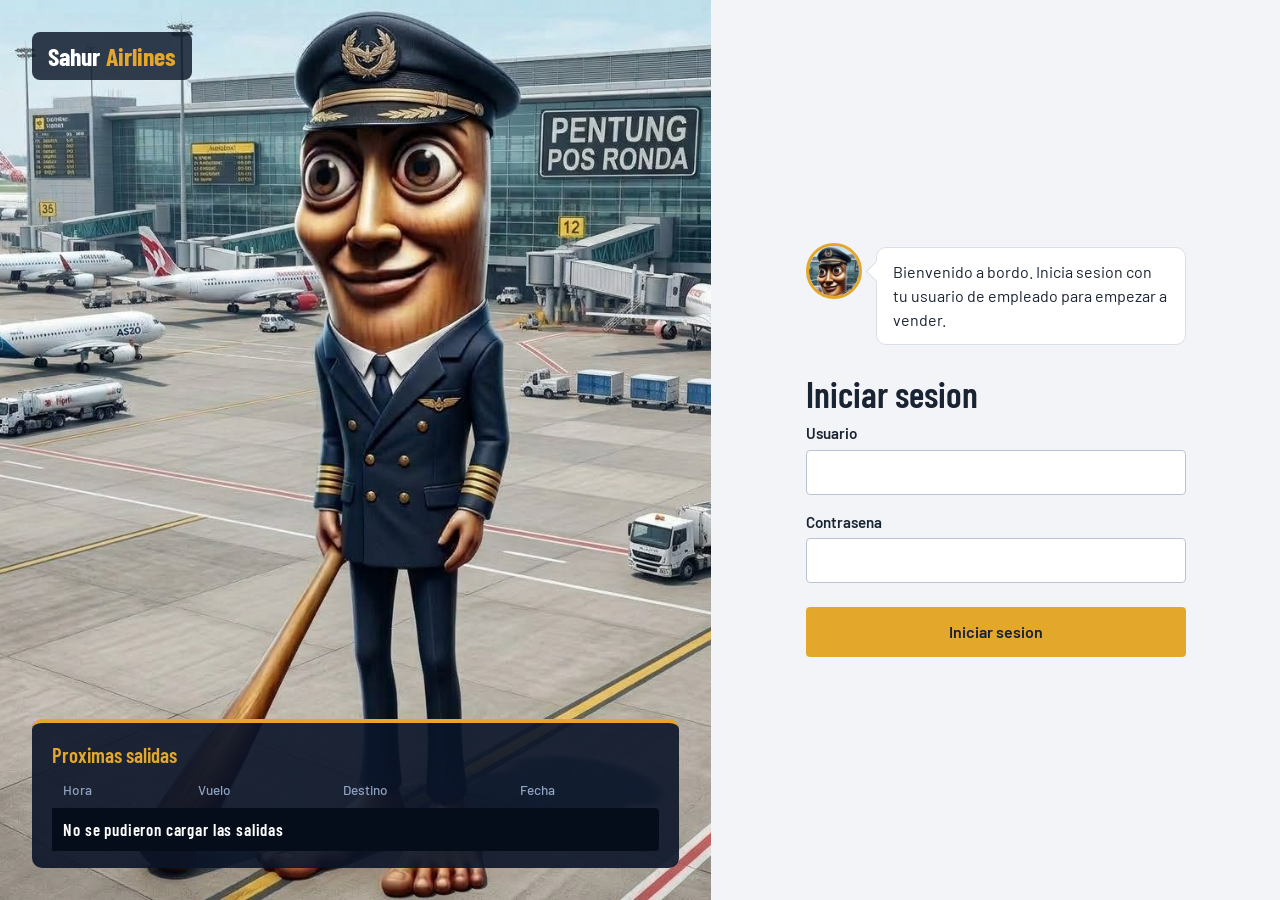
==== frontend/index.html @ bc2a92f2 "Initial commit" ====
<!DOCTYPE html>
<html lang="es">
<head>
    <meta charset="UTF-8">
    <meta name="viewport" content="width=device-width, initial-scale=1">
    <title>Iniciar sesion - Sahur Airlines</title>
    <link rel="preconnect" href="https://fonts.googleapis.com">
    <link href="https://fonts.googleapis.com/css2?family=Barlow:wght@400;500;600&family=Barlow+Condensed:wght@500;600;700&display=swap" rel="stylesheet">
    <link rel="stylesheet" href="css/estilos.css">
</head>
<body>

<main class="login">

    <!-- Foto del capitan con el tablero de salidas reales encima -->
    <section class="foto-capitan" aria-label="Proximas salidas">
        <div class="marca">Sahur <span>Airlines</span></div>

        <div class="tablero">
            <h2>Proximas salidas</h2>
            <table class="salidas">
                <thead>
                    <tr><th>Hora</th><th>Vuelo</th><th>Destino</th><th>Fecha</th></tr>
                </thead>
                <tbody id="filas-salidas">
                    <tr><td colspan="4">Cargando...</td></tr>
                </tbody>
            </table>
        </div>
    </section>

    <!-- Formulario de acceso -->
    <section class="acceso">
        <form id="form-login">
            <div class="capitan">
                <img src="img/capitan-cara.jpg" alt="Capitan Sahur">
                <p class="globo">Bienvenido a bordo. Inicia sesion con tu usuario de empleado para empezar a vender.</p>
            </div>

            <h1>Iniciar sesion</h1>

            <div class="campo">
                <label for="usuario">Usuario</label>
                <input id="usuario" autocomplete="username" required>
            </div>
            <div class="campo">
                <label for="password">Contrasena</label>
                <input id="password" type="password" autocomplete="current-password" required>
            </div>

            <p id="error-login" class="ayuda texto-error" role="alert"></p>

            <button class="boton boton-principal" type="submit" id="boton-entrar">Iniciar sesion</button>
        </form>
    </section>

</main>

<script src="js/api.js"></script>
<script>
    // Si ya hay sesion, entrar directo
    if (obtenerSesion()) {
        window.location.href = "inicio.html";
    }

    // ---------- Tablero de salidas ----------
    async function cargarSalidas() {
        const cuerpo = document.getElementById("filas-salidas");
        try {
            const [vuelos, aeropuertos] = await Promise.all([
                api("vuelos", "/vuelos/disponibles"),
                api("vuelos", "/aeropuertos")
            ]);
            const ciudad = {};
            aeropuertos.forEach(a => ciudad[a.codigoIata] = a.ciudad || a.codigoIata);

            vuelos.sort((a, b) => a.fechaSalida.localeCompare(b.fechaSalida));

            if (vuelos.length === 0) {
                cuerpo.innerHTML = `<tr><td colspan="4">No hay vuelos a la venta</td></tr>`;
                return;
            }
            cuerpo.innerHTML = vuelos.slice(0, 5).map(v => `
                <tr>
                    <td>${soloHora(v.fechaSalida)}</td>
                    <td>${codigoVuelo(v.idVuelo)}</td>
                    <td>${escapar(ciudad[v.ruta.aeropuertoDestino] || v.ruta.aeropuertoDestino)}</td>
                    <td>${soloFecha(v.fechaSalida)}</td>
                </tr>`).join("");
        } catch (e) {
            cuerpo.innerHTML = `<tr><td colspan="4">No se pudieron cargar las salidas</td></tr>`;
        }
    }

    // ---------- Login ----------
    document.getElementById("form-login").addEventListener("submit", async (evento) => {
        evento.preventDefault();
        const error = document.getElementById("error-login");
        const boton = document.getElementById("boton-entrar");
        error.textContent = "";
        boton.disabled = true;
        boton.textContent = "Entrando...";
        try {
            const datos = await api("empleados", "/empleados/login", "POST", {
                usuario: document.getElementById("usuario").value.trim(),
                password: document.getElementById("password").value
            });
            guardarSesion(datos);
            window.location.href = "inicio.html";
        } catch (e) {
            error.textContent = e.message;
            boton.disabled = false;
            boton.textContent = "Iniciar sesion";
        }
    });

    cargarSalidas();
</script>
</body>
</html>
---- frontend/css/estilos.css ----
/* ============================================================
   Sahur Airlines - estilos de todas las pantallas
   La paleta sale del uniforme del Capitan Sahur:
   azul marino del saco y dorado de sus insignias.
   Tipografia tipo senalizacion de aeropuerto (Barlow).
   ============================================================ */

:root {
    --marino: #13213A;        /* saco del capitan: menu y tablero */
    --marino-claro: #213659;
    --marino-hondo: #0A1528;
    --dorado: #E3A82B;        /* insignias: acento unico */
    --dorado-oscuro: #B98312;
    --madera: #8A5A2B;        /* el capitan es de madera: detalles pequenos */
    --fondo: #F2F4F7;
    --papel: #FFFFFF;
    --tinta: #1A2333;
    --gris: #5A6A80;
    --linea: #D8DFE9;
    --ok: #2E8B57;
    --error: #C0412C;

    --letra: "Barlow", "Segoe UI", Arial, sans-serif;
    --letra-titulo: "Barlow Condensed", "Arial Narrow", Arial, sans-serif;
}

* { box-sizing: border-box; }

html, body { margin: 0; }

body {
    font-family: var(--letra);
    font-size: 16px;
    line-height: 1.5;
    color: var(--tinta);
    background: var(--fondo);
}

h1, h2, h3 {
    font-family: var(--letra-titulo);
    font-weight: 600;
    line-height: 1.15;
    margin: 0 0 .5rem;
}
h1 { font-size: 2.25rem; }
h2 { font-size: 1.5rem; }
h3 { font-size: 1.2rem; }

p { margin: 0 0 1rem; max-width: 70ch; }

a { color: var(--marino-claro); }

img { max-width: 100%; }

/* Lo que tiene el atributo hidden siempre se oculta (aunque tenga una clase como .boton) */
[hidden] { display: none !important; }

:focus-visible {
    outline: 3px solid var(--dorado);
    outline-offset: 2px;
}

/* ============================================================
   El capitan habla: cara redonda + globo de texto
   ============================================================ */

.capitan {
    display: flex;
    align-items: flex-start;
    gap: .9rem;
}

.capitan img {
    width: 56px;
    height: 56px;
    border-radius: 50%;
    border: 3px solid var(--dorado);
    flex-shrink: 0;
    object-fit: cover;
    background: var(--marino);
}

.globo {
    position: relative;
    background: var(--papel);
    border: 1px solid var(--linea);
    border-radius: 10px;
    padding: .75rem 1rem;
    margin: .25rem 0 0;
    max-width: 60ch;
}
/* Colita del globo apuntando al capitan */
.globo::before {
    content: "";
    position: absolute;
    left: -8px;
    top: 16px;
    width: 14px;
    height: 14px;
    background: var(--papel);
    border-left: 1px solid var(--linea);
    border-bottom: 1px solid var(--linea);
    transform: rotate(45deg);
}

/* Version pequena para listas vacias */
.vacio .capitan { justify-content: center; text-align: left; }
.vacio .capitan img { width: 44px; height: 44px; border-width: 2px; }
.vacio .globo { background: var(--fondo); }
.vacio .globo::before { background: var(--fondo); }

/* ============================================================
   Estructura: menu lateral + contenido
   ============================================================ */

.app {
    display: grid;
    grid-template-columns: 240px minmax(0, 1fr);
    min-height: 100vh;
}

.menu {
    background: var(--marino);
    color: #fff;
    display: flex;
    flex-direction: column;
    padding: 1.5rem 0;
    position: sticky;
    top: 0;
    height: 100vh;
}

.marca {
    display: flex;
    align-items: center;
    gap: .7rem;
    font-family: var(--letra-titulo);
    font-size: 1.5rem;
    font-weight: 700;
    line-height: 1;
    padding: 0 1.25rem 1.5rem;
}
.marca img {
    width: 44px;
    height: 44px;
    border-radius: 50%;
    border: 2px solid var(--dorado);
}
.marca span { color: var(--dorado); display: block; }

.menu nav { display: flex; flex-direction: column; }

.menu nav a {
    color: #C7D1E2;
    text-decoration: none;
    padding: .7rem 1.5rem;
    border-left: 4px solid transparent;
}
.menu nav a:hover { color: #fff; background: var(--marino-claro); }
.menu nav a.activa {
    color: #fff;
    border-left-color: var(--dorado);
    background: var(--marino-claro);
}

.usuario {
    margin-top: auto;
    padding: 1rem 1.5rem 0;
    border-top: 1px solid var(--marino-claro);
    font-size: .9rem;
    color: #C7D1E2;
}
.usuario strong { display: block; color: #fff; font-size: 1rem; }
.usuario button {
    margin-top: .6rem;
    background: none;
    border: 1px solid #4A6285;
    color: #fff;
    padding: .35rem .8rem;
    border-radius: 4px;
    cursor: pointer;
    font: inherit;
}
.usuario button:hover { border-color: var(--dorado); }

.contenido {
    padding: 2rem 2.5rem 3rem;
    max-width: 1200px;
    width: 100%;
    min-width: 0;
}

.encabezado {
    display: flex;
    align-items: flex-end;
    justify-content: space-between;
    gap: 1rem;
    margin-bottom: 1.5rem;
    flex-wrap: wrap;
}
.encabezado p { color: var(--gris); margin: 0; }

/* Resumen del capitan arriba de la pagina de inicio */
.informe { margin-bottom: 1.75rem; }
.informe .globo { font-size: 1.05rem; }

/* ---------- Paneles ---------- */

.panel {
    background: var(--papel);
    border: 1px solid var(--linea);
    border-radius: 6px;
    padding: 1.5rem;
    margin-bottom: 1.5rem;
}

.dos-columnas {
    display: grid;
    grid-template-columns: minmax(0, 1fr) 340px;
    gap: 1.5rem;
    align-items: start;
}

/* ---------- Formularios ---------- */

.campo { margin-bottom: 1rem; }

.campo label {
    display: block;
    font-weight: 600;
    font-size: .95rem;
    margin-bottom: .3rem;
}

.campo input, .campo select {
    width: 100%;
    font: inherit;
    padding: .6rem .7rem;
    border: 1px solid #B8C3D3;
    border-radius: 4px;
    background: #fff;
    color: var(--tinta);
}
.campo input:focus, .campo select:focus {
    outline: none;
    border-color: var(--marino-claro);
    box-shadow: 0 0 0 3px rgba(227, 168, 43, .45);
}

.ayuda { font-size: .85rem; color: var(--gris); margin-top: .25rem; }
.texto-error { color: var(--error); }

.fila { display: grid; grid-template-columns: 1fr 1fr; gap: 0 1rem; }

.acciones { display: flex; gap: .6rem; flex-wrap: wrap; margin-top: .5rem; }

/* ---------- Botones ---------- */

.boton {
    font: inherit;
    font-weight: 600;
    padding: .6rem 1.1rem;
    border-radius: 4px;
    border: 1px solid transparent;
    cursor: pointer;
    text-decoration: none;
    display: inline-block;
}
.boton:disabled { opacity: .55; cursor: not-allowed; }

.boton-principal { background: var(--dorado); color: var(--marino); }
.boton-principal:hover:not(:disabled) { background: var(--dorado-oscuro); color: #fff; }

.boton-secundario { background: #fff; color: var(--marino); border-color: #B8C3D3; }
.boton-secundario:hover:not(:disabled) { border-color: var(--marino); }

.boton-peligro { background: #fff; color: var(--error); border-color: #E3B5AC; }
.boton-peligro:hover:not(:disabled) { background: var(--error); color: #fff; }

.boton-chico { padding: .3rem .7rem; font-size: .9rem; }

/* ---------- Tablas ---------- */

.tabla-contenedor { overflow-x: auto; }

table { width: 100%; border-collapse: collapse; font-size: .95rem; }

th {
    text-align: left;
    font-weight: 600;
    color: var(--gris);
    border-bottom: 2px solid var(--linea);
    padding: .6rem .7rem;
    white-space: nowrap;
}
td {
    border-bottom: 1px solid var(--linea);
    padding: .6rem .7rem;
    vertical-align: middle;
}
tr:hover td { background: #F7F9FC; }
td.acciones-tabla { white-space: nowrap; text-align: right; }

td.vacio { padding: 1.5rem .7rem; }
tr:hover td.vacio { background: transparent; }

.secundario { display: block; color: var(--gris); font-size: .85rem; }

/* ---------- Estados (etiquetas de color) ---------- */

.estado {
    display: inline-block;
    font-size: .8rem;
    font-weight: 600;
    padding: .15rem .55rem;
    border-radius: 999px;
    background: #E8EDF4;
    color: var(--gris);
    white-space: nowrap;
}
.estado-ok { background: #DCEFE3; color: var(--ok); }
.estado-alerta { background: #FBEFD3; color: #855A00; }
.estado-error { background: #F6DFDA; color: var(--error); }

/* ---------- Codigos de vuelo (estilo tablero) ---------- */

.codigo {
    font-family: var(--letra-titulo);
    font-weight: 700;
    font-size: 1.15rem;
    letter-spacing: .04em;
    white-space: nowrap;
}

/* ---------- Mensajes (con la cara del capitan) ---------- */

.mensaje {
    position: fixed;
    right: 1.5rem;
    bottom: 1.5rem;
    max-width: 420px;
    padding: .7rem 1rem .7rem .7rem;
    border-radius: 8px;
    color: #fff;
    background: var(--marino);
    box-shadow: 0 8px 24px rgba(10, 21, 40, .3);
    z-index: 100;
    display: none;
    align-items: center;
    gap: .7rem;
}
.mensaje.visible { display: flex; }
.mensaje.ok { background: var(--ok); }
.mensaje.error { background: var(--error); }
.mensaje img {
    width: 40px;
    height: 40px;
    border-radius: 50%;
    border: 2px solid #fff;
    flex-shrink: 0;
}

/* ============================================================
   Login: foto del capitan en el aeropuerto + tablero de salidas
   ============================================================ */

.login {
    display: grid;
    grid-template-columns: minmax(0, 1.25fr) minmax(0, 1fr);
    min-height: 100vh;
}

.foto-capitan {
    position: relative;
    background: var(--marino) url("../img/capitan-sahur.jpg") center 20% / cover no-repeat;
    display: flex;
    flex-direction: column;
    justify-content: space-between;
    padding: 2rem;
    min-height: 100vh;
}

.foto-capitan .marca {
    align-self: flex-start;
    background: rgba(10, 21, 40, .82);
    color: #fff;
    padding: .7rem 1rem;
    border-radius: 8px;
    font-size: 1.6rem;
    gap: .35rem;
}
.foto-capitan .marca span { display: inline; }

.tablero {
    background: rgba(10, 21, 40, .9);
    color: #fff;
    border-radius: 10px;
    padding: 1.25rem 1.25rem .75rem;
    border-top: 4px solid var(--dorado);
}
.tablero h2 { color: var(--dorado); font-size: 1.3rem; margin-bottom: .5rem; }

.salidas { width: 100%; border-collapse: separate; border-spacing: 0 5px; }
.salidas th {
    color: #8FA3C2;
    border: none;
    font-weight: 500;
    font-size: .85rem;
    padding: 0 .7rem .2rem;
}
.salidas td {
    background: #050D1A;
    border: none;
    padding: .55rem .7rem;
    font-family: var(--letra-titulo);
    font-size: 1.25rem;
    font-weight: 600;
    color: var(--dorado);
    letter-spacing: .05em;
}
.salidas tr:hover td { background: #050D1A; }
.salidas td:first-child { border-radius: 4px 0 0 4px; }
.salidas td:last-child { border-radius: 0 4px 4px 0; color: #fff; font-size: 1.05rem; }

.acceso {
    display: flex;
    align-items: center;
    justify-content: center;
    padding: 2rem;
}
.acceso form { width: 100%; max-width: 380px; }
.acceso .capitan { margin-bottom: 1.75rem; }
.acceso .boton { width: 100%; padding: .75rem; margin-top: .5rem; }

/* ---------- Celular y tablet ---------- */

@media (max-width: 900px) {
    .app { grid-template-columns: 1fr; }
    .menu { position: static; height: auto; padding: 1rem 0; }
    .menu nav { flex-direction: row; flex-wrap: wrap; }
    .menu nav a { border-left: none; border-bottom: 3px solid transparent; padding: .5rem 1rem; }
    .menu nav a.activa { border-bottom-color: var(--dorado); }
    .usuario { margin-top: 1rem; }
    .contenido { padding: 1.5rem 1rem; }
    .dos-columnas { grid-template-columns: 1fr; }
    .login { grid-template-columns: 1fr; }
    .foto-capitan { min-height: 560px; padding: 1rem; }
    .salidas td { font-size: 1.05rem; padding: .5rem .55rem; }
}

@media (max-width: 520px) {
    .fila { grid-template-columns: 1fr; }
    h1 { font-size: 1.9rem; }
}

@media (prefers-reduced-motion: reduce) {
    * { transition: none !important; animation: none !important; }
}
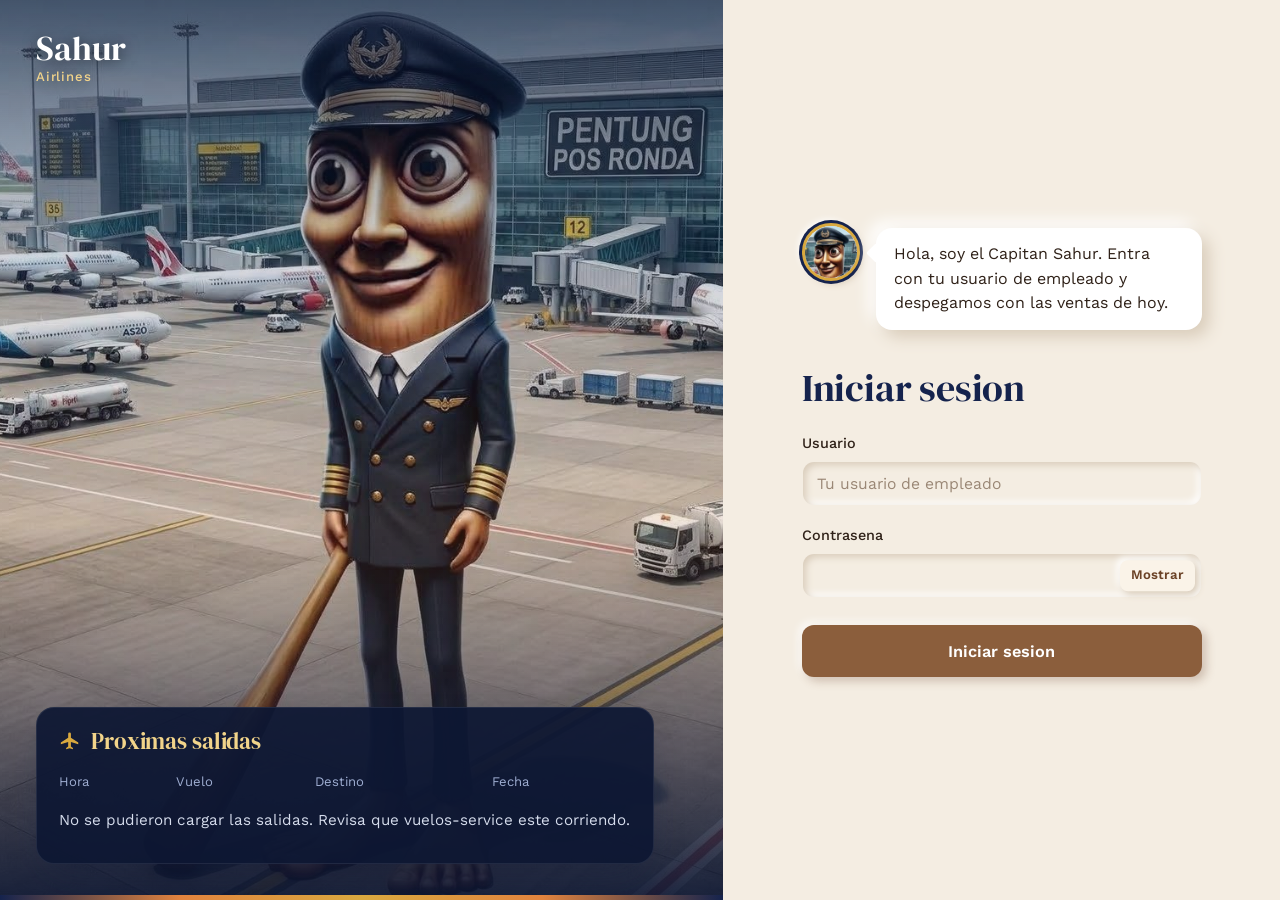
==== commit 8671ae74: "Cambios disg" ====
--- a/frontend/index.html
+++ b/frontend/index.html
@@ -5,7 +5,8 @@
     <meta name="viewport" content="width=device-width, initial-scale=1">
     <title>Iniciar sesion - Sahur Airlines</title>
     <link rel="preconnect" href="https://fonts.googleapis.com">
-    <link href="https://fonts.googleapis.com/css2?family=Barlow:wght@400;500;600&family=Barlow+Condensed:wght@500;600;700&display=swap" rel="stylesheet">
+    <link rel="preconnect" href="https://fonts.gstatic.com" crossorigin>
+    <link href="https://fonts.googleapis.com/css2?family=DM+Serif+Display&family=IBM+Plex+Mono:wght@500;600&family=Work+Sans:wght@400;500;600&display=swap" rel="stylesheet">
     <link rel="stylesheet" href="css/estilos.css">
 </head>
 <body>
@@ -14,16 +15,21 @@
 
     <!-- Foto del capitan con el tablero de salidas reales encima -->
     <section class="foto-capitan" aria-label="Proximas salidas">
-        <div class="marca">Sahur <span>Airlines</span></div>
+        <div class="marca">
+            <div>Sahur <span>Airlines</span></div>
+        </div>
 
         <div class="tablero">
-            <h2>Proximas salidas</h2>
+            <h2>
+                <svg viewBox="0 0 24 24" fill="currentColor" aria-hidden="true"><path d="M21 15.5v-2l-8-5V4.2a1.5 1.5 0 0 0-3 0v4.3l-8 5v2l8-2.5V18l-2.2 1.6V21l3.7-1 3.7 1v-1.4L13 18v-5z"/></svg>
+                Proximas salidas
+            </h2>
             <table class="salidas">
                 <thead>
-                    <tr><th>Hora</th><th>Vuelo</th><th>Destino</th><th>Fecha</th></tr>
+                <tr><th>Hora</th><th>Vuelo</th><th>Destino</th><th>Fecha</th></tr>
                 </thead>
                 <tbody id="filas-salidas">
-                    <tr><td colspan="4">Cargando...</td></tr>
+                <tr><td colspan="4" class="cargando">Buscando los vuelos de hoy</td></tr>
                 </tbody>
             </table>
         </div>
@@ -33,19 +39,22 @@
     <section class="acceso">
         <form id="form-login">
             <div class="capitan">
-                <img src="img/capitan-cara.jpg" alt="Capitan Sahur">
-                <p class="globo">Bienvenido a bordo. Inicia sesion con tu usuario de empleado para empezar a vender.</p>
+                <img src="img/capitan-cara.jpg" alt="Capitan Sahur" id="cara-login">
+                <p class="globo">Hola, soy el Capitan Sahur. Entra con tu usuario de empleado y despegamos con las ventas de hoy.</p>
             </div>
 
             <h1>Iniciar sesion</h1>
 
             <div class="campo">
                 <label for="usuario">Usuario</label>
-                <input id="usuario" autocomplete="username" required>
+                <input id="usuario" autocomplete="username" placeholder="Tu usuario de empleado" required>
             </div>
             <div class="campo">
                 <label for="password">Contrasena</label>
-                <input id="password" type="password" autocomplete="current-password" required>
+                <div class="con-boton">
+                    <input id="password" type="password" autocomplete="current-password" required>
+                    <button type="button" id="ver-password" aria-pressed="false">Mostrar</button>
+                </div>
             </div>
 
             <p id="error-login" class="ayuda texto-error" role="alert"></p>
@@ -63,7 +72,55 @@
         window.location.href = "inicio.html";
     }
 
-    // ---------- Tablero de salidas ----------
+    // ---------- Tablero de salidas tipo Solari ----------
+    const LETRAS = "ABCDEFGHIJKLMNOPQRSTUVWXYZ0123456789";
+    const sinMovimiento = window.matchMedia("(prefers-reduced-motion: reduce)").matches;
+    // En el celular el destino se corta mas corto para que quepa el tablero
+    const largoDestino = window.matchMedia("(max-width: 600px)").matches ? 8 : 12;
+
+    // Quita tildes y deja el texto del largo exacto del tablero
+    function textoTablero(texto, largo) {
+        const limpio = String(texto || "").normalize("NFD").replace(/[\u0300-\u036f]/g, "").toUpperCase();
+        return limpio.slice(0, largo).padEnd(largo, " ");
+    }
+
+    // Una fila de paletas (una por letra). Las letras finales quedan en data-final.
+    function paletas(texto, largo, blanco = false) {
+        const letras = [...textoTablero(texto, largo)].map(letra =>
+            `<span class="paleta" data-final="${escapar(letra)}">${sinMovimiento ? escapar(letra) : ""}</span>`
+        ).join("");
+        return `<span class="paletas ${blanco ? "blanco" : ""}" aria-hidden="true">${letras}</span>`;
+    }
+
+    // Hora en formato de 24 horas para el tablero: "08:30"
+    function horaTablero(iso) {
+        return new Date(iso).toLocaleTimeString("es-GT", { hour: "2-digit", minute: "2-digit", hour12: false });
+    }
+
+    // Hace girar cada paleta unas cuantas veces hasta que cae en su letra final
+    function voltearPaletas(contenedor) {
+        if (sinMovimiento) return;
+        const pendientes = [...contenedor.querySelectorAll(".paleta")].map((paleta, i) => ({
+            paleta,
+            vueltas: 5 + (i % 9) + Math.floor(Math.random() * 6)
+        }));
+        const reloj = setInterval(() => {
+            let quedan = 0;
+            pendientes.forEach(p => {
+                if (p.vueltas <= 0) return;
+                p.vueltas--;
+                quedan++;
+                p.paleta.classList.remove("girando");
+                void p.paleta.offsetWidth;
+                p.paleta.classList.add("girando");
+                p.paleta.textContent = p.vueltas === 0
+                    ? p.paleta.dataset.final
+                    : LETRAS[Math.floor(Math.random() * LETRAS.length)];
+            });
+            if (quedan === 0) clearInterval(reloj);
+        }, 70);
+    }
+
     async function cargarSalidas() {
         const cuerpo = document.getElementById("filas-salidas");
         try {
@@ -77,29 +134,54 @@
             vuelos.sort((a, b) => a.fechaSalida.localeCompare(b.fechaSalida));
 
             if (vuelos.length === 0) {
-                cuerpo.innerHTML = `<tr><td colspan="4">No hay vuelos a la venta</td></tr>`;
+                cuerpo.innerHTML = `<tr><td colspan="4">Hoy no hay vuelos a la venta. El capitan esta tomando cafe.</td></tr>`;
                 return;
             }
-            cuerpo.innerHTML = vuelos.slice(0, 5).map(v => `
-                <tr>
-                    <td>${soloHora(v.fechaSalida)}</td>
-                    <td>${codigoVuelo(v.idVuelo)}</td>
-                    <td>${escapar(ciudad[v.ruta.aeropuertoDestino] || v.ruta.aeropuertoDestino)}</td>
-                    <td>${soloFecha(v.fechaSalida)}</td>
-                </tr>`).join("");
+            // Cada fila lleva el texto real para lectores de pantalla y las paletas para la vista
+            cuerpo.innerHTML = vuelos.slice(0, 5).map(v => {
+                const destino = ciudad[v.ruta.aeropuertoDestino] || v.ruta.aeropuertoDestino;
+                return `
+                <tr aria-label="${codigoVuelo(v.idVuelo)} a ${escapar(destino)}, ${soloFecha(v.fechaSalida)} a las ${horaTablero(v.fechaSalida)}">
+                    <td>${paletas(horaTablero(v.fechaSalida), 5)}</td>
+                    <td>${paletas(codigoVuelo(v.idVuelo), 7)}</td>
+                    <td>${paletas(destino, largoDestino, true)}</td>
+                    <td>${paletas(soloFecha(v.fechaSalida).replace(/[-.]/g, " "), 6, true)}</td>
+                </tr>`;
+            }).join("");
+            voltearPaletas(cuerpo);
         } catch (e) {
-            cuerpo.innerHTML = `<tr><td colspan="4">No se pudieron cargar las salidas</td></tr>`;
+            cuerpo.innerHTML = `<tr><td colspan="4">No se pudieron cargar las salidas. Revisa que vuelos-service este corriendo.</td></tr>`;
         }
     }
 
+    // ---------- Mostrar / ocultar contrasena ----------
+    document.getElementById("ver-password").addEventListener("click", (evento) => {
+        const campo = document.getElementById("password");
+        const mostrar = campo.type === "password";
+        campo.type = mostrar ? "text" : "password";
+        evento.currentTarget.textContent = mostrar ? "Ocultar" : "Mostrar";
+        evento.currentTarget.setAttribute("aria-pressed", mostrar);
+    });
+
+    // Tocar al capitan lo hace tocar el tambor
+    const caraLogin = document.getElementById("cara-login");
+    caraLogin.addEventListener("click", () => {
+        caraLogin.style.animation = "none";
+        void caraLogin.offsetWidth;
+        caraLogin.style.animation = "";
+    });
+
     // ---------- Login ----------
+    const AVION_DESPEGUE = `<svg class="despegue" viewBox="0 0 24 24" fill="currentColor" aria-hidden="true"><path d="M2.5 19h19v2h-19zM22 9.6c-.2-.8-1-1.3-1.8-1.1l-5.3 1.4-6.9-6.4-1.9.5 4.1 7.2-5 1.3-2-1.5-1.5.4 2.6 4.5s7.1-1.9 16.5-4.4c.8-.2 1.3-1.1 1.2-1.9z"/></svg>`;
+
     document.getElementById("form-login").addEventListener("submit", async (evento) => {
         evento.preventDefault();
         const error = document.getElementById("error-login");
         const boton = document.getElementById("boton-entrar");
         error.textContent = "";
         boton.disabled = true;
-        boton.textContent = "Entrando...";
+        boton.classList.add("entrando");
+        boton.innerHTML = `${AVION_DESPEGUE} Despegando...`;
         try {
             const datos = await api("empleados", "/empleados/login", "POST", {
                 usuario: document.getElementById("usuario").value.trim(),
@@ -110,6 +192,7 @@
         } catch (e) {
             error.textContent = e.message;
             boton.disabled = false;
+            boton.classList.remove("entrando");
             boton.textContent = "Iniciar sesion";
         }
     });
--- a/frontend/css/estilos.css
+++ b/frontend/css/estilos.css
@@ -1,27 +1,74 @@
 /* ============================================================
    Sahur Airlines - estilos de todas las pantallas
-   La paleta sale del uniforme del Capitan Sahur:
-   azul marino del saco y dorado de sus insignias.
-   Tipografia tipo senalizacion de aeropuerto (Barlow).
+   Concepto: "El capitan de madera en la terminal".
+   Se toma la calidez de CafeBlend (crema, relieve suave, formas
+   redondas) y se viste con el uniforme del Capitan Sahur:
+   - Crema de terminal: fondo de la pagina
+   - Madera del capitan: botones principales
+   - Azul marino del uniforme: menu, tablero y pase de abordar
+   - Dorado de las insignias: lo activo, sellos y foco
+   Tipografia: DM Serif Display (titulos), Work Sans (texto),
+               IBM Plex Mono (codigos de vuelo, reservas, precios)
    ============================================================ */
 
 :root {
-    --marino: #13213A;        /* saco del capitan: menu y tablero */
-    --marino-claro: #213659;
-    --marino-hondo: #0A1528;
-    --dorado: #E3A82B;        /* insignias: acento unico */
-    --dorado-oscuro: #B98312;
-    --madera: #8A5A2B;        /* el capitan es de madera: detalles pequenos */
-    --fondo: #F2F4F7;
-    --papel: #FFFFFF;
-    --tinta: #1A2333;
-    --gris: #5A6A80;
-    --linea: #D8DFE9;
-    --ok: #2E8B57;
-    --error: #C0412C;
-
-    --letra: "Barlow", "Segoe UI", Arial, sans-serif;
-    --letra-titulo: "Barlow Condensed", "Arial Narrow", Arial, sans-serif;
+    /* Terminal (fondos) */
+    --lino: #F4EDE2;           /* fondo de la pagina */
+    --crema: #FAF3E8;          /* botones secundarios, filas al pasar */
+    --hundido: #EFE5D6;        /* campos de texto (relieve hundido) */
+    --hundido-hover: #EAE0D0;
+    --papel: #FFFFFF;          /* paneles */
+
+    /* El capitan */
+    --madera: #8B5E3C;
+    --madera-honda: #6B4226;
+    --madera-clara: #C4956A;
+    --madera-palida: #F1E3D2;
+
+    /* Uniforme */
+    --marino: #15234D;
+    --marino-hondo: #0D1733;
+    --marino-claro: #24376B;
+    --dorado: #D9A93F;
+    --dorado-claro: #F2D48A;
+    --dorado-palido: #F8ECCB;
+
+    /* Texto y lineas (siempre calidos, nada de grises frios) */
+    --tinta: #2F2118;
+    --tinta-suave: #6D5646;
+    --tenue: #9A8775;
+    --linea: #E8DDD0;
+    --linea-fuerte: #D9CCBA;
+
+    /* Estados */
+    --ok: #047857;
+    --ok-suave: #DCFCE7;
+    --alerta: #B45309;
+    --alerta-suave: #FEF3C7;
+    --error: #B91C1C;
+    --error-vivo: #DC2626;
+    --error-suave: #FEE2E2;
+    --info: #6366F1;
+
+    /* Relieve (neumorfismo calido) */
+    --sombra-oscura: #D9CCBA;
+    --relieve: 7px 7px 16px var(--sombra-oscura), -7px -7px 16px #FFFFFF;
+    --relieve-chico: 3px 3px 7px var(--sombra-oscura), -3px -3px 7px #FFFFFF;
+    --hundir: inset 3px 3px 7px var(--sombra-oscura), inset -3px -3px 7px #FFFFFF;
+    --sombra-md: 0 4px 12px rgba(47, 33, 24, .08);
+    --sombra-lg: 0 18px 40px -14px rgba(13, 23, 51, .45);
+    --anillo: 0 0 0 3px rgba(139, 94, 60, .25);
+
+    --letra: "Work Sans", "Segoe UI", system-ui, sans-serif;
+    --letra-titulo: "DM Serif Display", Georgia, serif;
+    --letra-codigo: "IBM Plex Mono", Consolas, monospace;
+
+    --radio-chico: 6px;
+    --radio: 12px;
+    --radio-grande: 18px;
+
+    --rebote: cubic-bezier(.34, 1.56, .64, 1);
+    --suave: cubic-bezier(.22, 1, .36, 1);
 }
 
 * { box-sizing: border-box; }
@@ -29,28 +76,41 @@
 html, body { margin: 0; }
 
 body {
-    font-family: var(--letra);
+    font-family: var(--letra), sans-serif;
     font-size: 16px;
-    line-height: 1.5;
+    line-height: 1.55;
     color: var(--tinta);
-    background: var(--fondo);
-}
-
-h1, h2, h3 {
-    font-family: var(--letra-titulo);
-    font-weight: 600;
+    background: var(--lino);
+    -webkit-font-smoothing: antialiased;
+}
+
+h1, h2 {
+    font-family: var(--letra-titulo), serif;
+    font-weight: 400;
     line-height: 1.15;
     margin: 0 0 .5rem;
-}
-h1 { font-size: 2.25rem; }
+    color: var(--marino);
+    letter-spacing: -.005em;
+}
+h1 { font-size: clamp(1.9rem, 1.5rem + 1.4vw, 2.4rem); }
 h2 { font-size: 1.5rem; }
-h3 { font-size: 1.2rem; }
-
-p { margin: 0 0 1rem; max-width: 70ch; }
-
-a { color: var(--marino-claro); }
+h3 {
+    font-family: var(--letra), sans-serif;
+    font-size: 1.05rem;
+    font-weight: 600;
+    line-height: 1.3;
+    margin: 1.25rem 0 .5rem;
+    color: var(--tinta);
+}
+
+p { margin: 0 0 1rem; max-width: 68ch; }
+
+a { color: var(--madera); text-underline-offset: 3px; }
+a:hover { color: var(--madera-honda); }
 
 img { max-width: 100%; }
+
+strong { font-weight: 600; }
 
 /* Lo que tiene el atributo hidden siempre se oculta (aunque tenga una clase como .boton) */
 [hidden] { display: none !important; }
@@ -58,401 +118,811 @@
 :focus-visible {
     outline: 3px solid var(--dorado);
     outline-offset: 2px;
-}
+    border-radius: 6px;
+}
+
+::selection { background: var(--dorado-claro); color: var(--tinta); }
 
 /* ============================================================
    El capitan habla: cara redonda + globo de texto
+   Cada vez que aparece, el capitan toca tres veces: tung, tung, tung
    ============================================================ */
 
 .capitan {
     display: flex;
     align-items: flex-start;
-    gap: .9rem;
+    gap: 1rem;
 }
 
 .capitan img {
-    width: 56px;
-    height: 56px;
+    width: 58px;
+    height: 58px;
     border-radius: 50%;
     border: 3px solid var(--dorado);
+    box-shadow: 0 0 0 3px var(--marino), var(--relieve-chico);
     flex-shrink: 0;
     object-fit: cover;
     background: var(--marino);
+    transform-origin: 50% 100%;
+    animation: tung-tung-tung 1s var(--suave) both;
 }
 
 .globo {
     position: relative;
     background: var(--papel);
-    border: 1px solid var(--linea);
-    border-radius: 10px;
-    padding: .75rem 1rem;
-    margin: .25rem 0 0;
-    max-width: 60ch;
-}
+    border-radius: 16px;
+    padding: .85rem 1.15rem;
+    margin: .35rem 0 0;
+    max-width: 64ch;
+    box-shadow: var(--relieve);
+    transform-origin: 0 24px;
+    animation: inflar-globo .45s var(--rebote) .15s both;
+}
+.globo strong { color: var(--madera-honda); }
+
 /* Colita del globo apuntando al capitan */
 .globo::before {
     content: "";
     position: absolute;
-    left: -8px;
-    top: 16px;
+    left: -7px;
+    top: 18px;
     width: 14px;
     height: 14px;
-    background: var(--papel);
-    border-left: 1px solid var(--linea);
-    border-bottom: 1px solid var(--linea);
+    background: inherit;
     transform: rotate(45deg);
-}
-
-/* Version pequena para listas vacias */
+    border-radius: 2px;
+}
+
+/* Tung, tung, tung: el capitan baja la cabeza tres veces como si tocara el tambor */
+@keyframes tung-tung-tung {
+    0%   { transform: translateY(-10px) scale(.7); opacity: 0; }
+    18%  { transform: none; opacity: 1; }
+    30%  { transform: translateY(3px) rotate(-6deg); }
+    42%  { transform: none; }
+    56%  { transform: translateY(3px) rotate(-6deg); }
+    68%  { transform: none; }
+    82%  { transform: translateY(3px) rotate(-6deg); }
+    100% { transform: none; }
+}
+@keyframes inflar-globo {
+    from { transform: scale(.7); opacity: 0; }
+    to   { transform: none; opacity: 1; }
+}
+
+/* Version pequena para listas vacias (va dentro de paneles blancos: sin relieve) */
 .vacio .capitan { justify-content: center; text-align: left; }
-.vacio .capitan img { width: 44px; height: 44px; border-width: 2px; }
-.vacio .globo { background: var(--fondo); }
-.vacio .globo::before { background: var(--fondo); }
+.vacio .capitan img { width: 46px; height: 46px; border-width: 2px; box-shadow: 0 0 0 2px var(--marino); }
+.vacio .globo { background: var(--crema); box-shadow: none; }
+
+/* Dentro de un panel blanco el relieve no se ve: el globo pasa a crema plano */
+.panel .globo { background: var(--crema); box-shadow: none; }
+.panel .capitan img { box-shadow: 0 0 0 3px var(--marino); }
 
 /* ============================================================
-   Estructura: menu lateral + contenido
+   Estructura: menu lateral (el saco del capitan) + contenido
    ============================================================ */
 
 .app {
     display: grid;
-    grid-template-columns: 240px minmax(0, 1fr);
+    grid-template-columns: 256px minmax(0, 1fr);
     min-height: 100vh;
 }
 
 .menu {
-    background: var(--marino);
+    background:
+            radial-gradient(130% 40% at 0% 100%, rgba(226, 132, 62, .30), transparent 70%),
+            linear-gradient(180deg, var(--marino) 0%, var(--marino-hondo) 100%);
     color: #fff;
     display: flex;
     flex-direction: column;
-    padding: 1.5rem 0;
     position: sticky;
     top: 0;
     height: 100vh;
-}
+    overflow-y: auto;
+    scrollbar-width: thin;
+    scrollbar-color: var(--marino-claro) transparent;
+}
+
+/* ---------- Marca: cara del capitan + nombre ---------- */
 
 .marca {
     display: flex;
     align-items: center;
-    gap: .7rem;
-    font-family: var(--letra-titulo);
-    font-size: 1.5rem;
-    font-weight: 700;
+    gap: .8rem;
+    padding: 1.5rem 1.25rem 1.4rem;
+    color: #fff;
+    text-decoration: none;
+}
+.marca img {
+    width: 50px;
+    height: 50px;
+    border-radius: 50%;
+    border: 2px solid var(--dorado);
+    box-shadow: 0 0 0 3px rgba(217, 169, 63, .25);
+    object-fit: cover;
+    transform-origin: 50% 100%;
+    cursor: pointer;
+}
+.marca img.tocando { animation: tung-tung-tung 1s var(--suave); }
+.marca div {
+    font-family: var(--letra-titulo), serif;
+    font-size: 1.6rem;
     line-height: 1;
-    padding: 0 1.25rem 1.5rem;
-}
-.marca img {
+}
+.marca span {
+    display: block;
+    font-family: var(--letra), sans-serif;
+    font-size: .82rem;
+    font-weight: 500;
+    letter-spacing: .06em;
+    color: var(--dorado-claro);
+    margin-top: .3rem;
+}
+
+/* ---------- Navegacion: letreros de aeropuerto ---------- */
+
+.menu nav {
+    display: flex;
+    flex-direction: column;
+    gap: 3px;
+    padding: 0 .8rem;
+}
+
+.menu nav a {
+    display: flex;
+    align-items: center;
+    gap: .75rem;
+    color: #D5DCEC;
+    text-decoration: none;
+    font-size: .95rem;
+    padding: .45rem .55rem;
+    border-radius: var(--radio);
+    transition: background-color .2s, color .2s;
+}
+
+/* Pictograma en un cuadro, como la senalizacion de la terminal */
+.menu nav .icono {
+    width: 34px;
+    height: 34px;
+    border-radius: 9px;
+    display: grid;
+    place-items: center;
+    flex-shrink: 0;
+    background: rgba(255, 255, 255, .07);
+    border: 1px solid rgba(255, 255, 255, .12);
+    transition: transform .25s var(--rebote), background-color .2s, color .2s;
+}
+.menu nav .icono svg { width: 19px; height: 19px; }
+
+.menu nav a:hover { color: #fff; background: rgba(255, 255, 255, .06); }
+.menu nav a:hover .icono { transform: translateX(3px); }
+
+.menu nav a.activa {
+    color: #fff;
+    font-weight: 600;
+    background: rgba(217, 169, 63, .14);
+}
+.menu nav a.activa .icono {
+    background: var(--dorado);
+    border-color: var(--dorado);
+    color: var(--marino);
+}
+
+/* ---------- Usuario: la manga del capitan con sus 4 franjas doradas ---------- */
+
+.usuario {
+    margin-top: auto;
+    padding: 0 1.25rem 1.4rem;
+    font-size: .85rem;
+    color: #B9C3DA;
+}
+.usuario::before {
+    content: "";
+    display: block;
+    height: 22px;
+    margin: 1.75rem -1.25rem 1.1rem;
+    background: repeating-linear-gradient(180deg, var(--dorado) 0 3px, transparent 3px 6.5px);
+    opacity: .9;
+}
+.usuario strong {
+    display: block;
+    color: #fff;
+    font-size: 1.05rem;
+    margin: .1rem 0 .7rem;
+}
+.usuario button {
+    background: none;
+    border: 1px solid rgba(255, 255, 255, .3);
+    color: #fff;
+    padding: .4rem .95rem;
+    border-radius: 999px;
+    cursor: pointer;
+    font: inherit;
+    transition: border-color .2s, background-color .2s;
+}
+.usuario button:hover { border-color: var(--dorado); background: rgba(217, 169, 63, .14); }
+
+/* ---------- Contenido ---------- */
+
+.contenido {
+    padding: 2.5rem 3rem 4rem;
+    max-width: 1220px;
+    width: 100%;
+    min-width: 0;
+}
+
+.encabezado {
+    display: flex;
+    align-items: flex-end;
+    justify-content: space-between;
+    gap: 1rem 1.5rem;
+    margin-bottom: 2rem;
+    flex-wrap: wrap;
+}
+.encabezado h1 { margin-bottom: .25rem; }
+.encabezado p { color: var(--tinta-suave); margin: 0; font-size: 1.02rem; }
+.encabezado h2 { display: flex; align-items: center; gap: .6rem; flex-wrap: wrap; }
+
+/* Resumen del capitan arriba de la pagina */
+.informe { margin-bottom: 2.25rem; }
+.informe .globo { font-size: 1.05rem; }
+
+/* ---------- Paneles ---------- */
+
+.panel {
+    background: var(--papel);
+    border-radius: var(--radio-grande);
+    padding: 1.75rem;
+    margin-bottom: 2rem;
+    box-shadow: var(--relieve);
+}
+.panel > h2:first-child { margin-bottom: 1.1rem; }
+
+/* Paneles que se abren por una accion (detalle, historial, asientos) */
+#detalle, #historial, #panel-asientos { animation: aparecer .45s var(--suave) both; }
+@keyframes aparecer {
+    from { opacity: 0; transform: translateY(12px); }
+    to   { opacity: 1; transform: none; }
+}
+
+.dos-columnas {
+    display: grid;
+    grid-template-columns: minmax(0, 1fr) 360px;
+    gap: 2rem;
+    align-items: start;
+}
+/* El formulario se queda a la vista mientras recorres la lista */
+.dos-columnas > .panel:last-child { position: sticky; top: 1.5rem; }
+
+/* ---------- Formularios (campos hundidos) ---------- */
+
+.campo { margin-bottom: 1.1rem; }
+
+.campo label {
+    display: block;
+    font-weight: 500;
+    font-size: .9rem;
+    margin-bottom: .4rem;
+    color: var(--tinta);
+}
+
+.campo input, .campo select {
+    width: 100%;
+    min-height: 44px;
+    font: inherit;
+    font-size: .98rem;
+    padding: .6rem .9rem;
+    border: 1.5px solid transparent;
+    border-radius: var(--radio);
+    background-color: var(--hundido);
+    color: var(--tinta);
+    box-shadow: var(--hundir);
+    transition: background-color .2s, border-color .2s, box-shadow .2s;
+}
+.campo input::placeholder { color: var(--tenue); }
+.campo input:hover, .campo select:hover { background-color: var(--hundido-hover); }
+.campo input:focus, .campo select:focus {
+    outline: none;
+    border-color: var(--madera-clara);
+    box-shadow: var(--hundir), var(--anillo);
+}
+.campo input:disabled, .campo select:disabled { opacity: .5; box-shadow: none; }
+
+/* Flechita propia para los selectores */
+.campo select {
+    appearance: none;
+    padding-right: 2.5rem;
+    background-image: url("data:image/svg+xml,%3Csvg xmlns='http://www.w3.org/2000/svg' width='14' height='14' fill='none' stroke='%238B5E3C' stroke-width='2.2' stroke-linecap='round' stroke-linejoin='round'%3E%3Cpath d='m3 5 4 4 4-4'/%3E%3C/svg%3E");
+    background-repeat: no-repeat;
+    background-position: right .95rem center;
+    cursor: pointer;
+}
+
+/* Lupa en los buscadores */
+.campo input[type="search"] {
+    padding-left: 2.6rem;
+    background-image: url("data:image/svg+xml,%3Csvg xmlns='http://www.w3.org/2000/svg' width='18' height='18' fill='none' stroke='%236D5646' stroke-width='2' stroke-linecap='round'%3E%3Ccircle cx='8' cy='8' r='6'/%3E%3Cpath d='m16 16-3.5-3.5'/%3E%3C/svg%3E");
+    background-repeat: no-repeat;
+    background-position: .9rem center;
+}
+
+.ayuda { font-size: .87rem; color: var(--tinta-suave); margin-top: .35rem; }
+.texto-error { color: var(--error); font-weight: 600; }
+.texto-error:not(:empty) { animation: sacudir .4s; }
+
+@keyframes sacudir {
+    0%, 100% { transform: none; }
+    25% { transform: translateX(-6px); }
+    50% { transform: translateX(5px); }
+    75% { transform: translateX(-3px); }
+}
+
+.fila { display: grid; grid-template-columns: 1fr 1fr; gap: 0 1rem; }
+
+.acciones { display: flex; gap: .7rem; flex-wrap: wrap; margin-top: .6rem; }
+
+/* ---------- Botones (levantados; se hunden al presionar) ---------- */
+
+.boton {
+    font: inherit;
+    font-size: .95rem;
+    font-weight: 600;
+    min-height: 44px;
+    padding: .55rem 1.25rem;
+    border-radius: var(--radio);
+    border: none;
+    cursor: pointer;
+    text-decoration: none;
+    display: inline-flex;
+    align-items: center;
+    justify-content: center;
+    gap: .5rem;
+    transition: background-color .2s, color .2s, box-shadow .2s, transform .15s var(--suave);
+}
+.boton:hover:not(:disabled) { transform: translateY(-1px); }
+.boton:active:not(:disabled) { transform: translateY(1px); }
+.boton:disabled { opacity: .45; cursor: not-allowed; box-shadow: none; }
+
+/* Madera del capitan */
+.boton-principal {
+    background: var(--madera);
+    color: #fff;
+    box-shadow: 4px 4px 10px rgba(107, 66, 38, .28), -3px -3px 8px rgba(255, 255, 255, .85);
+}
+.boton-principal:hover:not(:disabled) {
+    background: var(--madera-honda);
+    color: #fff;
+    box-shadow: 6px 6px 14px rgba(107, 66, 38, .32), -4px -4px 10px rgba(255, 255, 255, .9);
+}
+.boton-principal:active:not(:disabled) { box-shadow: inset 2px 2px 6px rgba(0, 0, 0, .28); }
+
+.boton-secundario {
+    background: var(--crema);
+    color: var(--madera-honda);
+    box-shadow: var(--relieve-chico);
+}
+.boton-secundario:hover:not(:disabled) {
+    color: var(--madera-honda);
+    box-shadow: 5px 5px 11px var(--sombra-oscura), -5px -5px 11px #FFFFFF;
+}
+.boton-secundario:active:not(:disabled) { box-shadow: var(--hundir); }
+
+.boton-peligro {
+    background: var(--error-suave);
+    color: var(--error);
+    box-shadow: 3px 3px 7px rgba(185, 28, 28, .12), -3px -3px 7px #FFFFFF;
+}
+.boton-peligro:hover:not(:disabled) { background: var(--error-vivo); color: #fff; }
+.boton-peligro:active:not(:disabled) { box-shadow: inset 2px 2px 6px rgba(0, 0, 0, .25); }
+
+.boton-chico {
+    min-height: 34px;
+    padding: .3rem .85rem;
+    font-size: .85rem;
+    border-radius: 10px;
+}
+
+/* ---------- Tablas (filas amplias, como lista de embarque) ---------- */
+
+.tabla-contenedor { overflow-x: auto; }
+
+table { width: 100%; border-collapse: collapse; font-size: .95rem; }
+
+th {
+    text-align: left;
+    font-weight: 600;
+    font-size: .83rem;
+    color: var(--tinta-suave);
+    border-bottom: 1.5px solid var(--linea-fuerte);
+    padding: .55rem 1rem;
+    white-space: nowrap;
+}
+td {
+    border-bottom: 1px solid var(--linea);
+    padding: .85rem 1rem;
+    vertical-align: middle;
+}
+tbody tr { transition: background-color .15s; }
+tbody tr:hover td { background: var(--crema); }
+tbody tr:last-child td { border-bottom: none; }
+td.acciones-tabla { white-space: nowrap; text-align: right; }
+td.acciones-tabla .boton + .boton { margin-left: .4rem; }
+
+/* Fila elegida: fondo crema y orilla de madera */
+tr.seleccionada td { background: var(--madera-palida); }
+tr.seleccionada td:first-child { box-shadow: inset 3px 0 0 var(--madera); }
+tr.seleccionada:hover td { background: var(--madera-palida); }
+
+td.vacio { padding: 1.75rem 1rem; }
+tr:hover td.vacio { background: transparent; }
+
+.secundario { display: block; color: var(--tinta-suave); font-size: .85rem; }
+
+/* ---------- Estados (pastillas con puntito) ---------- */
+
+.estado {
+    display: inline-flex;
+    align-items: center;
+    gap: .4rem;
+    font-family: var(--letra), sans-serif;
+    font-size: .8rem;
+    font-weight: 600;
+    padding: .2rem .7rem .2rem .55rem;
+    border-radius: 999px;
+    background: #EFE6DA;
+    color: var(--tinta-suave);
+    white-space: nowrap;
+    vertical-align: middle;
+}
+.estado::before {
+    content: "";
+    width: 7px;
+    height: 7px;
+    border-radius: 50%;
+    background: currentColor;
+}
+.estado-ok { background: var(--ok-suave); color: var(--ok); }
+.estado-alerta { background: var(--alerta-suave); color: var(--alerta); }
+.estado-error { background: var(--error-suave); color: var(--error); }
+
+/* ---------- Codigos de vuelo, reservas y precios ---------- */
+
+.codigo {
+    font-family: var(--letra-codigo), monospace;
+    font-weight: 600;
+    font-size: .95rem;
+    letter-spacing: .02em;
+    white-space: nowrap;
+    color: var(--marino);
+}
+
+/* ---------- Texto de "cargando" con puntitos ---------- */
+
+.cargando::after {
+    content: "";
+    display: inline-block;
+    width: 1.2em;
+    text-align: left;
+    animation: puntitos 1.2s steps(4) infinite;
+}
+@keyframes puntitos {
+    0%   { content: ""; }
+    25%  { content: "."; }
+    50%  { content: ".."; }
+    75%  { content: "..."; }
+}
+
+/* ---------- Mensajes (el capitan te avisa) ---------- */
+
+.mensaje {
+    position: fixed;
+    right: 1.5rem;
+    bottom: 1.5rem;
+    max-width: 440px;
+    padding: .6rem 1.25rem .6rem .6rem;
+    border-radius: 999px;
+    color: #fff;
+    background: var(--marino);
+    box-shadow: var(--sombra-lg);
+    z-index: 100;
+    display: flex;
+    align-items: center;
+    gap: .8rem;
+    font-weight: 500;
+    border-left: 5px solid var(--dorado);
+    opacity: 0;
+    visibility: hidden;
+    transform: translateY(24px) scale(.96);
+    transition: opacity .3s, transform .35s var(--suave), visibility 0s .35s;
+}
+.mensaje.visible {
+    opacity: 1;
+    visibility: visible;
+    transform: none;
+    transition: opacity .3s, transform .5s var(--rebote), visibility 0s;
+}
+.mensaje.ok { border-left-color: #4ADE80; }
+.mensaje.error { background: #5B1E14; border-left-color: #FF8A73; border-radius: 20px; }
+.mensaje img {
     width: 44px;
     height: 44px;
     border-radius: 50%;
     border: 2px solid var(--dorado);
-}
-.marca span { color: var(--dorado); display: block; }
-
-.menu nav { display: flex; flex-direction: column; }
-
-.menu nav a {
-    color: #C7D1E2;
-    text-decoration: none;
-    padding: .7rem 1.5rem;
-    border-left: 4px solid transparent;
-}
-.menu nav a:hover { color: #fff; background: var(--marino-claro); }
-.menu nav a.activa {
-    color: #fff;
-    border-left-color: var(--dorado);
-    background: var(--marino-claro);
-}
-
-.usuario {
-    margin-top: auto;
-    padding: 1rem 1.5rem 0;
-    border-top: 1px solid var(--marino-claro);
-    font-size: .9rem;
-    color: #C7D1E2;
-}
-.usuario strong { display: block; color: #fff; font-size: 1rem; }
-.usuario button {
-    margin-top: .6rem;
-    background: none;
-    border: 1px solid #4A6285;
-    color: #fff;
-    padding: .35rem .8rem;
-    border-radius: 4px;
-    cursor: pointer;
-    font: inherit;
-}
-.usuario button:hover { border-color: var(--dorado); }
-
-.contenido {
-    padding: 2rem 2.5rem 3rem;
-    max-width: 1200px;
-    width: 100%;
-    min-width: 0;
-}
-
-.encabezado {
-    display: flex;
-    align-items: flex-end;
-    justify-content: space-between;
-    gap: 1rem;
-    margin-bottom: 1.5rem;
-    flex-wrap: wrap;
-}
-.encabezado p { color: var(--gris); margin: 0; }
-
-/* Resumen del capitan arriba de la pagina de inicio */
-.informe { margin-bottom: 1.75rem; }
-.informe .globo { font-size: 1.05rem; }
-
-/* ---------- Paneles ---------- */
-
-.panel {
-    background: var(--papel);
-    border: 1px solid var(--linea);
-    border-radius: 6px;
-    padding: 1.5rem;
-    margin-bottom: 1.5rem;
-}
-
-.dos-columnas {
-    display: grid;
-    grid-template-columns: minmax(0, 1fr) 340px;
-    gap: 1.5rem;
-    align-items: start;
-}
-
-/* ---------- Formularios ---------- */
-
-.campo { margin-bottom: 1rem; }
-
-.campo label {
-    display: block;
-    font-weight: 600;
-    font-size: .95rem;
-    margin-bottom: .3rem;
-}
-
-.campo input, .campo select {
-    width: 100%;
-    font: inherit;
-    padding: .6rem .7rem;
-    border: 1px solid #B8C3D3;
-    border-radius: 4px;
-    background: #fff;
-    color: var(--tinta);
-}
-.campo input:focus, .campo select:focus {
-    outline: none;
-    border-color: var(--marino-claro);
-    box-shadow: 0 0 0 3px rgba(227, 168, 43, .45);
-}
-
-.ayuda { font-size: .85rem; color: var(--gris); margin-top: .25rem; }
-.texto-error { color: var(--error); }
-
-.fila { display: grid; grid-template-columns: 1fr 1fr; gap: 0 1rem; }
-
-.acciones { display: flex; gap: .6rem; flex-wrap: wrap; margin-top: .5rem; }
-
-/* ---------- Botones ---------- */
-
-.boton {
-    font: inherit;
-    font-weight: 600;
-    padding: .6rem 1.1rem;
-    border-radius: 4px;
-    border: 1px solid transparent;
-    cursor: pointer;
-    text-decoration: none;
-    display: inline-block;
-}
-.boton:disabled { opacity: .55; cursor: not-allowed; }
-
-.boton-principal { background: var(--dorado); color: var(--marino); }
-.boton-principal:hover:not(:disabled) { background: var(--dorado-oscuro); color: #fff; }
-
-.boton-secundario { background: #fff; color: var(--marino); border-color: #B8C3D3; }
-.boton-secundario:hover:not(:disabled) { border-color: var(--marino); }
-
-.boton-peligro { background: #fff; color: var(--error); border-color: #E3B5AC; }
-.boton-peligro:hover:not(:disabled) { background: var(--error); color: #fff; }
-
-.boton-chico { padding: .3rem .7rem; font-size: .9rem; }
-
-/* ---------- Tablas ---------- */
-
-.tabla-contenedor { overflow-x: auto; }
-
-table { width: 100%; border-collapse: collapse; font-size: .95rem; }
-
-th {
-    text-align: left;
-    font-weight: 600;
-    color: var(--gris);
-    border-bottom: 2px solid var(--linea);
-    padding: .6rem .7rem;
-    white-space: nowrap;
-}
-td {
-    border-bottom: 1px solid var(--linea);
-    padding: .6rem .7rem;
-    vertical-align: middle;
-}
-tr:hover td { background: #F7F9FC; }
-td.acciones-tabla { white-space: nowrap; text-align: right; }
-
-td.vacio { padding: 1.5rem .7rem; }
-tr:hover td.vacio { background: transparent; }
-
-.secundario { display: block; color: var(--gris); font-size: .85rem; }
-
-/* ---------- Estados (etiquetas de color) ---------- */
-
-.estado {
-    display: inline-block;
-    font-size: .8rem;
-    font-weight: 600;
-    padding: .15rem .55rem;
-    border-radius: 999px;
-    background: #E8EDF4;
-    color: var(--gris);
-    white-space: nowrap;
-}
-.estado-ok { background: #DCEFE3; color: var(--ok); }
-.estado-alerta { background: #FBEFD3; color: #855A00; }
-.estado-error { background: #F6DFDA; color: var(--error); }
-
-/* ---------- Codigos de vuelo (estilo tablero) ---------- */
-
-.codigo {
-    font-family: var(--letra-titulo);
-    font-weight: 700;
-    font-size: 1.15rem;
-    letter-spacing: .04em;
-    white-space: nowrap;
-}
-
-/* ---------- Mensajes (con la cara del capitan) ---------- */
-
-.mensaje {
-    position: fixed;
-    right: 1.5rem;
-    bottom: 1.5rem;
-    max-width: 420px;
-    padding: .7rem 1rem .7rem .7rem;
-    border-radius: 8px;
-    color: #fff;
-    background: var(--marino);
-    box-shadow: 0 8px 24px rgba(10, 21, 40, .3);
-    z-index: 100;
-    display: none;
-    align-items: center;
-    gap: .7rem;
-}
-.mensaje.visible { display: flex; }
-.mensaje.ok { background: var(--ok); }
-.mensaje.error { background: var(--error); }
-.mensaje img {
-    width: 40px;
-    height: 40px;
-    border-radius: 50%;
-    border: 2px solid #fff;
     flex-shrink: 0;
+    object-fit: cover;
+    transform-origin: 50% 100%;
+}
+.mensaje.visible img { animation: tung-tung-tung 1s var(--suave) .1s both; }
+.mensaje.error.visible img { animation: negar .7s .1s both; }
+
+/* Cuando algo sale mal, el capitan niega con la cabeza */
+@keyframes negar {
+    0%, 100% { transform: none; }
+    20% { transform: rotate(-12deg); }
+    40% { transform: rotate(10deg); }
+    60% { transform: rotate(-7deg); }
+    80% { transform: rotate(4deg); }
 }
 
 /* ============================================================
-   Login: foto del capitan en el aeropuerto + tablero de salidas
+   Login: el capitan en la pista + tablero de salidas tipo Solari
    ============================================================ */
 
 .login {
     display: grid;
-    grid-template-columns: minmax(0, 1.25fr) minmax(0, 1fr);
+    grid-template-columns: minmax(0, 1.3fr) minmax(0, 1fr);
     min-height: 100vh;
 }
 
 .foto-capitan {
     position: relative;
-    background: var(--marino) url("../img/capitan-sahur.jpg") center 20% / cover no-repeat;
+    /* La foto de dia se tine de "hora azul" y atardecer, como la terminal al caer la tarde */
+    background:
+            linear-gradient(180deg, rgba(13, 23, 51, .70) 0%, rgba(21, 35, 77, .18) 28%, rgba(196, 110, 52, .16) 58%, rgba(13, 23, 51, .92) 100%),
+            var(--marino) url("../img/capitan-sahur.jpg") center 16% / cover no-repeat;
     display: flex;
     flex-direction: column;
     justify-content: space-between;
-    padding: 2rem;
+    gap: 2rem;
+    padding: 2rem 2.25rem 2.25rem;
     min-height: 100vh;
+    overflow: hidden;
+}
+/* Linea de atardecer en el horizonte */
+.foto-capitan::after {
+    content: "";
+    position: absolute;
+    inset: auto 0 0 0;
+    height: 5px;
+    background: linear-gradient(90deg, var(--marino), #E2843E, var(--dorado), #E2843E, var(--marino));
 }
 
 .foto-capitan .marca {
     align-self: flex-start;
-    background: rgba(10, 21, 40, .82);
+    padding: 0;
+    text-shadow: 0 2px 14px rgba(0, 0, 0, .55);
+}
+.foto-capitan .marca div { font-size: 2.1rem; }
+
+.tablero {
+    position: relative;
+    background: rgba(13, 23, 51, .93);
     color: #fff;
-    padding: .7rem 1rem;
-    border-radius: 8px;
-    font-size: 1.6rem;
-    gap: .35rem;
-}
-.foto-capitan .marca span { display: inline; }
-
-.tablero {
-    background: rgba(10, 21, 40, .9);
-    color: #fff;
-    border-radius: 10px;
-    padding: 1.25rem 1.25rem .75rem;
-    border-top: 4px solid var(--dorado);
-}
-.tablero h2 { color: var(--dorado); font-size: 1.3rem; margin-bottom: .5rem; }
-
-.salidas { width: 100%; border-collapse: separate; border-spacing: 0 5px; }
+    border-radius: var(--radio-grande);
+    padding: 1.25rem 1.4rem 1rem;
+    box-shadow: var(--sombra-lg);
+    border: 1px solid rgba(255, 255, 255, .08);
+    width: fit-content;
+    max-width: 100%;
+    overflow-x: auto;
+    scrollbar-width: none;
+}
+.tablero h2 {
+    color: var(--dorado-claro);
+    font-size: 1.45rem;
+    margin-bottom: .7rem;
+    display: flex;
+    align-items: center;
+    gap: .6rem;
+}
+.tablero h2 svg { width: 22px; height: 22px; color: var(--dorado); }
+
+.salidas { width: 100%; border-collapse: separate; border-spacing: 0 6px; }
 .salidas th {
-    color: #8FA3C2;
+    color: #9FAED2;
     border: none;
-    font-weight: 500;
-    font-size: .85rem;
-    padding: 0 .7rem .2rem;
+    font-weight: 400;
+    font-size: .82rem;
+    padding: 0 .4rem .1rem 0;
 }
 .salidas td {
-    background: #050D1A;
     border: none;
-    padding: .55rem .7rem;
-    font-family: var(--letra-titulo);
-    font-size: 1.25rem;
+    padding: 0 .6rem 0 0;
+    background: transparent;
+}
+.salidas tbody tr:hover td { background: transparent; }
+.salidas td[colspan] { color: #D5DCEC; padding: .55rem 0; }
+
+/* Cada letra es una paleta que gira, como los tableros viejos de aeropuerto */
+.paletas { display: inline-flex; gap: 2px; }
+.paleta {
+    position: relative;
+    display: inline-grid;
+    place-items: center;
+    width: 1.12em;
+    height: 1.55em;
+    /* Las paletas se achican para que el tablero quepa en la foto */
+    font-size: clamp(11px, calc((56.5vw - 210px) / 34), 17px);
+    background: linear-gradient(180deg, #1F2C57 0 49%, #172247 51% 100%);
+    border-radius: 3px;
+    font-family: var(--letra-codigo), monospace;
     font-weight: 600;
-    color: var(--dorado);
-    letter-spacing: .05em;
-}
-.salidas tr:hover td { background: #050D1A; }
-.salidas td:first-child { border-radius: 4px 0 0 4px; }
-.salidas td:last-child { border-radius: 0 4px 4px 0; color: #fff; font-size: 1.05rem; }
+    line-height: 1;
+    color: var(--dorado-claro);
+    text-transform: uppercase;
+}
+/* Rayita del medio de cada paleta */
+.paleta::after {
+    content: "";
+    position: absolute;
+    left: 0;
+    right: 0;
+    top: 50%;
+    height: 1px;
+    background: rgba(0, 0, 0, .55);
+}
+.paleta.girando { animation: girar-paleta .07s linear; }
+.paletas.blanco .paleta { color: #FFFFFF; }
+
+@keyframes girar-paleta {
+    0%   { transform: rotateX(0); }
+    50%  { transform: rotateX(75deg); }
+    100% { transform: rotateX(0); }
+}
+
+/* ---------- Formulario de acceso (relieve neumorfico sobre crema) ---------- */
 
 .acceso {
     display: flex;
     align-items: center;
     justify-content: center;
-    padding: 2rem;
-}
-.acceso form { width: 100%; max-width: 380px; }
-.acceso .capitan { margin-bottom: 1.75rem; }
-.acceso .boton { width: 100%; padding: .75rem; margin-top: .5rem; }
+    padding: 3rem 2.25rem;
+    background: var(--lino);
+}
+.acceso form { width: 100%; max-width: 400px; }
+.acceso .capitan { margin-bottom: 2.25rem; }
+.acceso h1 { margin-bottom: 1.4rem; }
+.acceso .boton { width: 100%; min-height: 52px; margin-top: .6rem; font-size: 1.02rem; }
+
+/* Sobre el crema, el campo hundido se ve completo (luz y sombra) */
+.acceso .campo input { background-color: var(--lino); }
+.acceso .campo input:hover { background-color: var(--hundido); }
+
+/* Campo de contrasena con boton para mostrarla */
+.con-boton { position: relative; }
+.con-boton input { padding-right: 5.4rem; }
+.con-boton button {
+    position: absolute;
+    right: .4rem;
+    top: 50%;
+    transform: translateY(-50%);
+    font: inherit;
+    font-size: .82rem;
+    font-weight: 600;
+    color: var(--madera-honda);
+    background: var(--crema);
+    border: none;
+    border-radius: 8px;
+    padding: .35rem .7rem;
+    cursor: pointer;
+    box-shadow: var(--relieve-chico);
+}
+.con-boton button:active { box-shadow: var(--hundir); }
+
+/* Avion despegando dentro del boton mientras entra */
+.boton .despegue { width: 20px; height: 20px; }
+.boton.entrando:disabled { opacity: 1; cursor: progress; }
+.boton.entrando .despegue { animation: despegar 1s var(--suave) infinite; }
+@keyframes despegar {
+    0%   { transform: translate(-6px, 4px); opacity: 0; }
+    30%  { opacity: 1; }
+    100% { transform: translate(14px, -10px); opacity: 0; }
+}
+
+/* ============================================================
+   Inicio: los vuelos a la venta como tablero de salidas
+   ============================================================ */
+
+.panel-tablero {
+    background: var(--marino);
+    color: #fff;
+    box-shadow: 8px 8px 20px rgba(13, 23, 51, .28), -8px -8px 20px #FFFFFF;
+}
+.panel-tablero h2 { color: var(--dorado-claro); }
+.panel-tablero th { color: #9FAED2; border-bottom-color: rgba(255, 255, 255, .14); }
+.panel-tablero td { border-bottom-color: rgba(255, 255, 255, .08); color: #E6EAF5; }
+.panel-tablero tbody tr:hover td { background: rgba(255, 255, 255, .05); }
+.panel-tablero .codigo { color: var(--dorado-claro); }
+.panel-tablero .vacio .globo { background: var(--marino-claro); color: #E6EAF5; }
+.panel-tablero .estado { background: rgba(255, 255, 255, .09); }
+.panel-tablero .estado-ok { color: #6EE7B7; }
+.panel-tablero .estado-alerta { color: #FCD34D; }
+.panel-tablero .estado-error { color: #FCA5A5; }
+
+/* Asientos libres: en dorado cuando quedan pocos */
+.libres { font-family: var(--letra-codigo), monospace; font-weight: 600; }
+.libres.pocos { color: var(--dorado); }
 
 /* ---------- Celular y tablet ---------- */
 
+@media (max-width: 1150px) {
+    .dos-columnas { grid-template-columns: 1fr; }
+    .dos-columnas > .panel:last-child { position: static; }
+}
+
 @media (max-width: 900px) {
-    .app { grid-template-columns: 1fr; }
-    .menu { position: static; height: auto; padding: 1rem 0; }
-    .menu nav { flex-direction: row; flex-wrap: wrap; }
-    .menu nav a { border-left: none; border-bottom: 3px solid transparent; padding: .5rem 1rem; }
-    .menu nav a.activa { border-bottom-color: var(--dorado); }
-    .usuario { margin-top: 1rem; }
-    .contenido { padding: 1.5rem 1rem; }
-    .dos-columnas { grid-template-columns: 1fr; }
-    .login { grid-template-columns: 1fr; }
-    .foto-capitan { min-height: 560px; padding: 1rem; }
-    .salidas td { font-size: 1.05rem; padding: .5rem .55rem; }
+    .app { grid-template-columns: minmax(0, 1fr); }
+    .menu {
+        min-width: 0;
+        position: sticky;
+        top: 0;
+        z-index: 50;
+        height: auto;
+        overflow: visible;
+        flex-direction: row;
+        flex-wrap: wrap;
+        align-items: center;
+        background: var(--marino);
+    }
+    .marca { padding: .75rem 1rem; }
+    .marca img { width: 40px; height: 40px; }
+    .marca div { font-size: 1.3rem; }
+    .menu .marca span { display: none; }
+    .usuario {
+        margin: 0 0 0 auto;
+        padding: .5rem 1rem;
+        display: flex;
+        align-items: center;
+        gap: .6rem;
+        font-size: 0;
+    }
+    .usuario::before { display: none; }
+    .usuario strong { font-size: .95rem; margin: 0; }
+    .usuario button { font-size: .85rem; }
+    .menu nav {
+        order: 3;
+        flex-direction: row;
+        width: 100%;
+        overflow-x: auto;
+        padding: 0 .75rem .7rem;
+        gap: .4rem;
+        scrollbar-width: none;
+    }
+    .menu nav a { white-space: nowrap; padding: .3rem .75rem .3rem .35rem; background: rgba(255, 255, 255, .05); }
+    .menu nav .icono { width: 28px; height: 28px; }
+    .menu nav .icono svg { width: 16px; height: 16px; }
+    .contenido { padding: 1.5rem 1rem 3rem; }
+    /* En pantallas chicas las tablas se deslizan de lado en vez de apretarse */
+    .tabla-contenedor table { min-width: 640px; }
+    .panel { padding: 1.25rem; }
+    .login { grid-template-columns: minmax(0, 1fr); }
+    .foto-capitan { min-height: 640px; padding: 1.25rem; }
+    .tablero { padding: 1rem 1.1rem .8rem; }
+    .salidas th:nth-child(4), .salidas td:nth-child(4) { display: none; }
+    .paletas { gap: 1px; }
+    .paleta { width: 1em; font-size: clamp(10px, calc((100vw - 160px) / 22), 17px); }
+    .mensaje { left: 1rem; right: 1rem; bottom: 1rem; max-width: none; }
 }
 
 @media (max-width: 520px) {
     .fila { grid-template-columns: 1fr; }
-    h1 { font-size: 1.9rem; }
+    .paleta { font-size: calc((100vw - 150px) / 20); }
 }
 
 @media (prefers-reduced-motion: reduce) {
-    * { transition: none !important; animation: none !important; }
+    *, *::before, *::after {
+        transition: none !important;
+        animation: none !important;
+        scroll-behavior: auto !important;
+    }
 }
